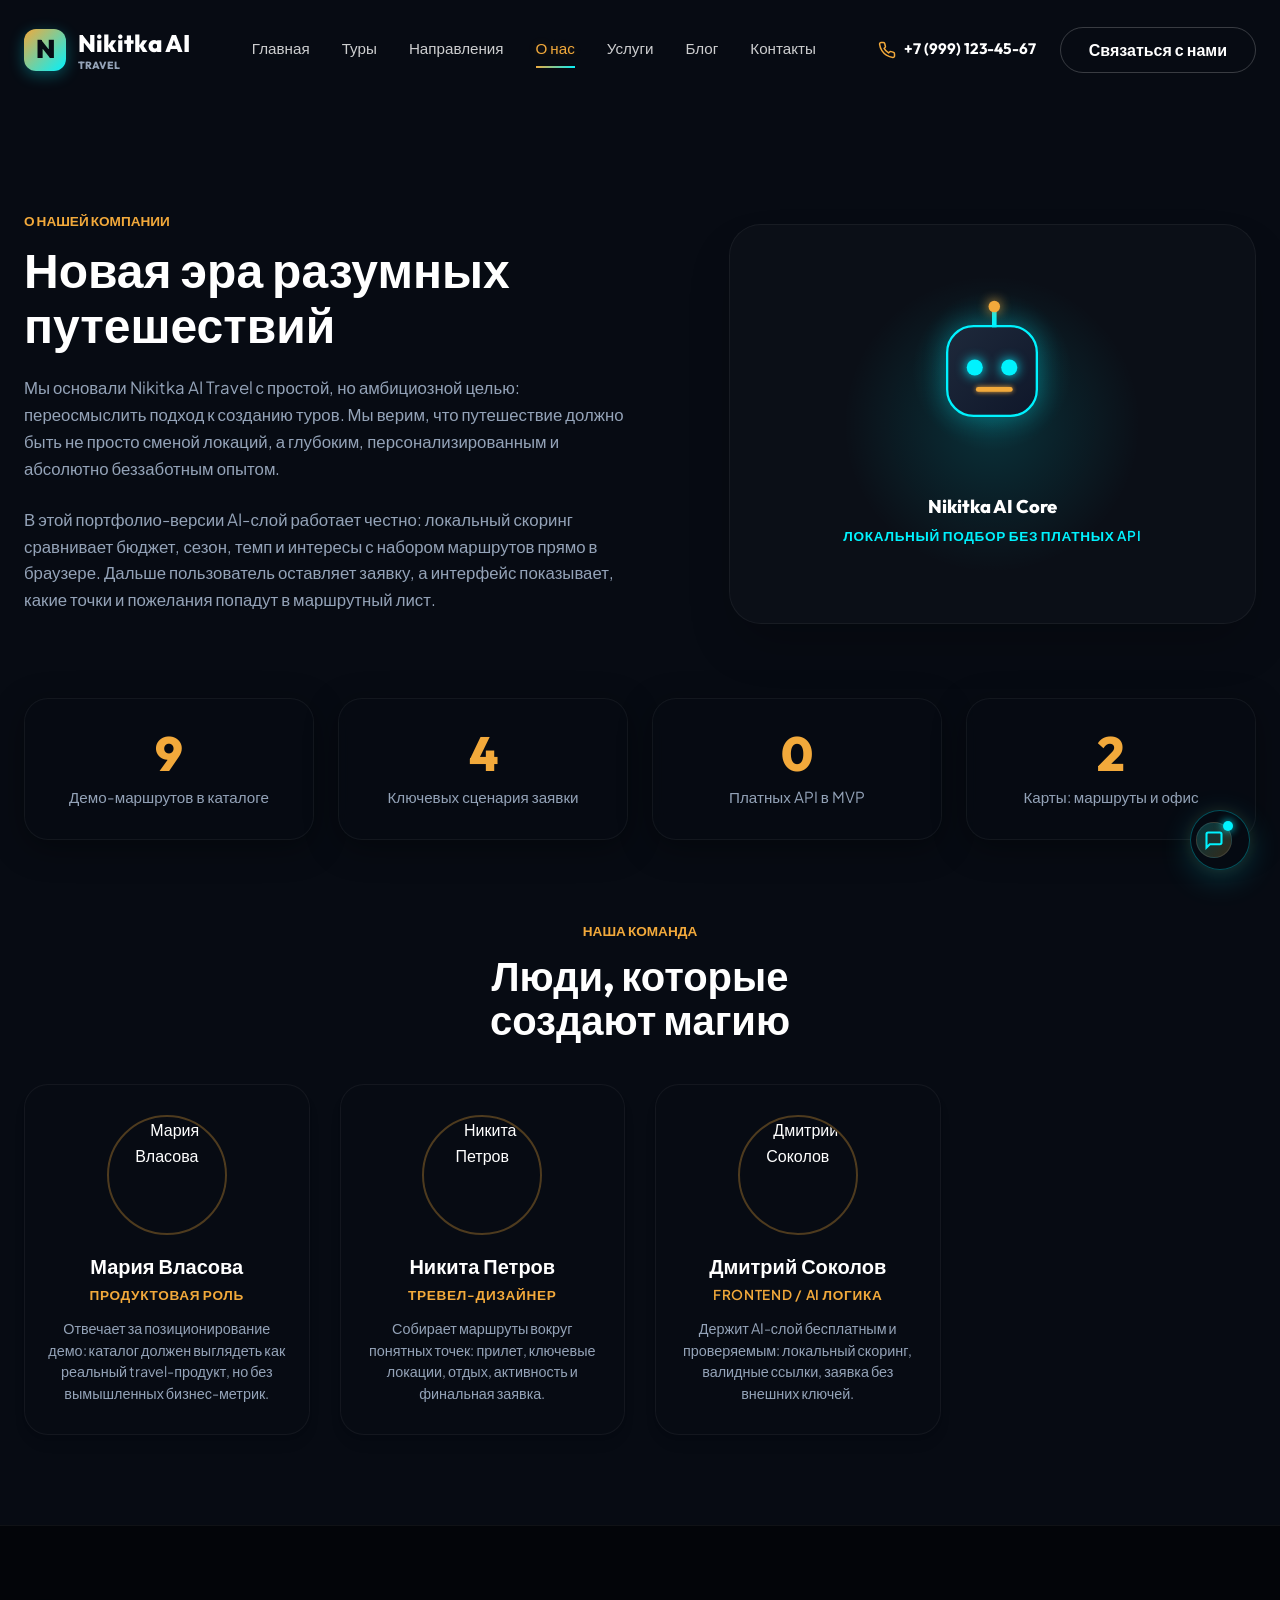
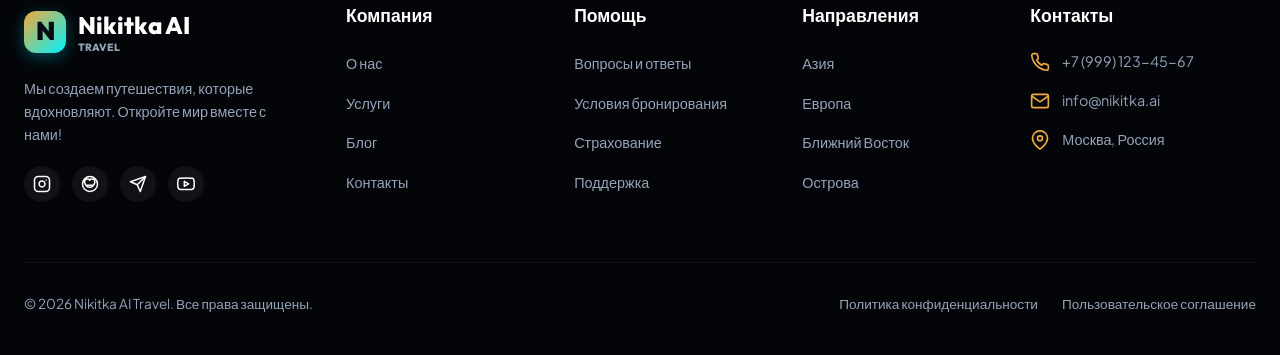
==== about.html @ 90d86d29 "Publish travel agency portfolio site" ====
<!DOCTYPE html>
<html lang="ru">
<head>
    <meta charset="UTF-8">
    <meta name="viewport" content="width=device-width, initial-scale=1.0">
    <title>О нас — Nikitka AI Travel</title>
    <meta name="description" content="Узнайте больше о философии Nikitka AI Travel. Наша миссия — создание идеальных авторских маршрутов с помощью ИИ и опыта лучших гидов.">
    <link rel="stylesheet" href="css/style.css">
    <style>
        .stats-grid {
            display: grid;
            grid-template-columns: repeat(4, 1fr);
            gap: 24px;
            margin: 60px 0;
        }

        @media (max-width: 900px) {
            .stats-grid {
                grid-template-columns: repeat(2, 1fr);
            }
        }

        @media (max-width: 500px) {
            .stats-grid {
                grid-template-columns: 1fr;
            }
        }

        .stat-card {
            padding: 30px;
            text-align: center;
        }

        .stat-number {
            font-size: 3rem;
            font-weight: 800;
            color: var(--color-accent-gold);
            font-family: var(--font-heading);
            line-height: 1;
            margin-bottom: 8px;
        }

        .stat-desc {
            font-size: 0.95rem;
            color: var(--color-text-muted-light);
        }

        .team-grid {
            display: grid;
            grid-template-columns: repeat(auto-fill, minmax(280px, 1fr));
            gap: 30px;
            margin-top: 40px;
        }

        .team-card {
            border-radius: var(--radius-lg);
            overflow: hidden;
            background: var(--color-bg-dark);
            border: 1px solid rgba(255, 255, 255, 0.05);
            box-shadow: var(--shadow-md);
            text-align: center;
            padding: 30px 20px;
            transition: all var(--transition-normal);
        }

        .team-card:hover {
            transform: translateY(-6px);
            border-color: rgba(242, 169, 59, 0.25);
            box-shadow: var(--shadow-premium);
        }

        .team-avatar {
            width: 120px;
            height: 120px;
            border-radius: var(--radius-full);
            overflow: hidden;
            margin: 0 auto 20px;
            border: 2px solid rgba(242, 169, 59, 0.3);
        }

        .team-avatar img {
            width: 100%;
            height: 100%;
            object-fit: cover;
        }

        .team-card h3 {
            font-family: var(--font-heading);
            font-size: 1.25rem;
            font-weight: 700;
            margin-bottom: 6px;
        }

        .team-role {
            font-size: 0.85rem;
            color: var(--color-accent-gold);
            font-weight: 600;
            text-transform: uppercase;
            letter-spacing: 0.05em;
            margin-bottom: 12px;
        }

        .team-bio {
            font-size: 0.9rem;
            color: var(--color-text-muted-light);
            line-height: 1.5;
        }

        .philosophy-row {
            display: grid;
            grid-template-columns: 1.1fr 0.9fr;
            gap: 60px;
            align-items: center;
        }

        @media (max-width: 900px) {
            .philosophy-row {
                grid-template-columns: 1fr;
                gap: 40px;
            }
        }
    </style>
</head>
<body>
    <!-- Global SVG Gradient Definitions -->
    <svg xmlns="http://www.w3.org/2000/svg" style="position: absolute; width: 0; height: 0; overflow: hidden; pointer-events: none;">
        <defs>
            <linearGradient id="gold-teal-grad" x1="0%" y1="0%" x2="100%" y2="100%">
                <stop offset="0%" stop-color="#f2a93b" />
                <stop offset="100%" stop-color="#00f2fe" />
            </linearGradient>
        </defs>
    </svg>

    <!-- Header Navigation -->
    <header class="header sticky" id="mainHeader">
        <div class="container nav-container">
            <a href="index.html" class="logo">
                <div class="logo-icon">N</div>
                <div class="logo-text">
                    Nikitka AI
                    <span>Travel</span>
                </div>
            </a>
            
            <nav class="nav-menu" id="navMenu">
                <a href="index.html" class="nav-link">Главная</a>
                <a href="tours.html" class="nav-link">Туры</a>
                <a href="destinations.html" class="nav-link">Направления</a>
                <a href="about.html" class="nav-link active">О нас</a>
                <a href="services.html" class="nav-link">Услуги</a>
                <a href="blog.html" class="nav-link">Блог</a>
                <a href="contacts.html" class="nav-link">Контакты</a>
            </nav>
            
            <div class="nav-actions">
                <a href="tel:+79991234567" class="nav-phone">
                    <svg xmlns="http://www.w3.org/2000/svg" viewBox="0 0 24 24" width="20" height="20" fill="none" stroke="currentColor" stroke-width="2" stroke-linecap="round" stroke-linejoin="round">
                        <path d="M22 16.92v3a2 2 0 0 1-2.18 2 19.79 19.79 0 0 1-8.63-3.07 19.5 19.5 0 0 1-6-6 19.79 19.79 0 0 1-3.07-8.67A2 2 0 0 1 4.11 2h3a2 2 0 0 1 2 1.72 12.84 12.84 0 0 0 .7 2.81 2 2 0 0 1-.45 2.11L8.09 9.91a16 16 0 0 0 6 6l1.27-1.27a2 2 0 0 1 2.11-.45 12.84 12.84 0 0 0 2.81.7A2 2 0 0 1 22 16.92z"></path>
                    </svg>
                    +7 (999) 123-45-67
                </a>
                <a href="contacts.html" class="btn btn-outline">Связаться с нами</a>
            </div>
            
            <button class="nav-burger" id="navBurger" aria-label="Открыть меню">
                <span></span>
                <span></span>
                <span></span>
            </button>
        </div>
    </header>

    <!-- Page Content -->
    <main style="padding-top: 120px;">
        <section class="section section-dark">
            <div class="container">
                <div class="philosophy-row">
                    <div>
                        <span class="section-subtitle">О нашей компании</span>
                        <h1 class="hero-title" style="font-size: 3rem; margin-bottom: 20px;">Новая эра разумных путешествий</h1>
                        <p class="hero-desc" style="font-size: 1.05rem; margin-bottom: 24px;">
                            Мы основали Nikitka AI Travel с простой, но амбициозной целью: переосмыслить подход к созданию туров. Мы верим, что путешествие должно быть не просто сменой локаций, а глубоким, персонализированным и абсолютно беззаботным опытом.
                        </p>
                        <p class="hero-desc" style="font-size: 1.05rem; margin-bottom: 24px;">
                            В этой портфолио-версии AI-слой работает честно: локальный скоринг сравнивает бюджет, сезон, темп и интересы с набором маршрутов прямо в браузере. Дальше пользователь оставляет заявку, а интерфейс показывает, какие точки и пожелания попадут в маршрутный лист.
                        </p>
                    </div>
                    <div>
                        <div style="display: flex; flex-direction: column; align-items: center; justify-content: center; background: rgba(255,255,255,0.02); border: 1px solid rgba(255,255,255,0.05); padding: 40px; border-radius: var(--radius-xl); box-shadow: var(--shadow-premium); position: relative; overflow: hidden; min-height: 400px;">
                            <!-- Animated background glow -->
                            <div style="position: absolute; width: 300px; height: 300px; background: radial-gradient(circle, rgba(0, 242, 254, 0.15) 0%, transparent 70%); top: 50%; left: 50%; transform: translate(-50%, -50%); pointer-events: none; z-index: 1;"></div>
                            
                            <!-- AI Avatar component -->
                            <div class="ai-interactive-avatar" id="aboutAIAvatar" style="z-index: 2; transform: scale(1.15);">
                                <div class="ai-robot-head">
                                    <div class="ai-robot-antenna"></div>
                                    <div class="ai-robot-eye left"></div>
                                    <div class="ai-robot-eye right"></div>
                                    <div class="ai-robot-mouth"></div>
                                </div>
                            </div>
                            
                            <div style="text-align: center; margin-top: 35px; z-index: 2;">
                                <h4 style="font-family: var(--font-heading); font-size: 1.15rem; color: var(--color-text-light); margin-bottom: 8px;">Nikitka AI Core</h4>
                                <p style="font-size: 0.85rem; color: var(--color-accent-teal); font-weight: 600; letter-spacing: 0.05em; text-transform: uppercase;">Локальный подбор без платных API</p>
                            </div>
                        </div>
                    </div>
                </div>

                <!-- Statistics Section -->
                <div class="stats-grid">
                    <div class="glass-panel-dark stat-card">
                        <div class="stat-number">9</div>
                        <div class="stat-desc">Демо-маршрутов в каталоге</div>
                    </div>
                    <div class="glass-panel-dark stat-card">
                        <div class="stat-number">4</div>
                        <div class="stat-desc">Ключевых сценария заявки</div>
                    </div>
                    <div class="glass-panel-dark stat-card">
                        <div class="stat-number">0</div>
                        <div class="stat-desc">Платных API в MVP</div>
                    </div>
                    <div class="glass-panel-dark stat-card">
                        <div class="stat-number">2</div>
                        <div class="stat-desc">Карты: маршруты и офис</div>
                    </div>
                </div>

                <!-- Team Section -->
                <div style="margin-top: 80px;">
                    <div class="section-title-wrapper" style="text-align: center; margin: 0 auto 40px auto;">
                        <span class="section-subtitle">Наша команда</span>
                        <h2 class="section-title">Люди, которые создают магию</h2>
                    </div>
                    
                    <div class="team-grid">
                        <!-- Member 1 -->
                        <div class="team-card">
                            <div class="team-avatar">
                                <img src="https://images.unsplash.com/photo-1534528741775-53994a69daeb?auto=format&fit=crop&w=200&q=80" alt="Мария Власова">
                            </div>
                            <h3>Мария Власова</h3>
                            <div class="team-role">Продуктовая роль</div>
                            <p class="team-bio">Отвечает за позиционирование демо: каталог должен выглядеть как реальный travel-продукт, но без вымышленных бизнес-метрик.</p>
                        </div>
                        
                        <!-- Member 2 -->
                        <div class="team-card">
                            <div class="team-avatar">
                                <img src="https://images.unsplash.com/photo-1507003211169-0a1dd7228f2d?auto=format&fit=crop&w=200&q=80" alt="Никита Петров">
                            </div>
                            <h3>Никита Петров</h3>
                            <div class="team-role">Тревел-дизайнер</div>
                            <p class="team-bio">Собирает маршруты вокруг понятных точек: прилет, ключевые локации, отдых, активность и финальная заявка.</p>
                        </div>
                        
                        <!-- Member 3 -->
                        <div class="team-card">
                            <div class="team-avatar">
                                <img src="https://images.unsplash.com/photo-1500648767791-00dcc994a43e?auto=format&fit=crop&w=200&q=80" alt="Дмитрий Соколов">
                            </div>
                            <h3>Дмитрий Соколов</h3>
                            <div class="team-role">Frontend / AI логика</div>
                            <p class="team-bio">Держит AI-слой бесплатным и проверяемым: локальный скоринг, валидные ссылки, заявка без внешних ключей.</p>
                        </div>
                    </div>
                </div>

            </div>
        </section>
    </main>

    <!-- Footer Section -->
    <footer class="footer">
        <div class="container">
            <div class="footer-grid">
                <div class="footer-brand">
                    <a href="index.html" class="logo" style="margin-bottom: 20px;">
                        <div class="logo-icon">N</div>
                        <div class="logo-text">
                            Nikitka AI
                            <span>Travel</span>
                        </div>
                    </a>
                    <p>Мы создаем путешествия, которые вдохновляют. Откройте мир вместе с нами!</p>
                    <div class="footer-socials">
                        <a href="https://instagram.com" class="social-icon" target="_blank" aria-label="Instagram">
                            <svg xmlns="http://www.w3.org/2000/svg" viewBox="0 0 24 24" fill="none" stroke="currentColor" stroke-width="2" stroke-linecap="round" stroke-linejoin="round"><rect x="2" y="2" width="20" height="20" rx="5" ry="5"></rect><path d="M16 11.37A4 4 0 1 1 12.63 8 4 4 0 0 1 16 11.37z"></path><line x1="17.5" y1="6.5" x2="17.51" y2="6.5"></line></svg>
                        </a>
                        <a href="https://vk.com" class="social-icon" target="_blank" aria-label="VK">
                            <svg xmlns="http://www.w3.org/2000/svg" viewBox="0 0 24 24" fill="none" stroke="currentColor" stroke-width="2" stroke-linecap="round" stroke-linejoin="round"><path d="M12 2C6.48 2 2 6.48 2 12s4.48 10 10 10 10-4.48 10-10S17.52 2 12 2zm4.46 11.53c-.34.62-.97 1.25-1.89 1.89-.92.64-1.89.96-2.91.96-1.52 0-2.86-.48-4.02-1.44C6.48 13.98 5.67 12.7 5.2 11.1c-.24-.76-.36-1.5-.36-2.22 0-1.12.33-2.01.99-2.67.66-.66 1.55-.99 2.67-.99.72 0 1.36.16 1.92.48.56.32.96.79 1.2 1.41.24-.62.64-1.09 1.2-1.41.56-.32 1.2-.48 1.92-.48 1.12 0 2.01.33 2.67.99.66.66.99 1.55.99 2.67 0 .72-.12 1.46-.36 2.22-.47 1.6-1.28 2.88-2.43 3.84-1.15.96-2.49 1.44-4.01 1.44-1.02 0-1.99-.32-2.91-.96-.92-.64-1.55-1.27-1.89-1.89z"></path></svg>
                        </a>
                        <a href="https://telegram.org" class="social-icon" target="_blank" aria-label="Telegram">
                            <svg xmlns="http://www.w3.org/2000/svg" viewBox="0 0 24 24" fill="none" stroke="currentColor" stroke-width="2" stroke-linecap="round" stroke-linejoin="round"><line x1="22" y1="2" x2="11" y2="13"></line><polygon points="22 2 15 22 11 13 2 9 22 2"></polygon></svg>
                        </a>
                        <a href="https://youtube.com" class="social-icon" target="_blank" aria-label="YouTube">
                            <svg xmlns="http://www.w3.org/2000/svg" viewBox="0 0 24 24" fill="none" stroke="currentColor" stroke-width="2" stroke-linecap="round" stroke-linejoin="round"><path d="M22.54 6.42a2.78 2.78 0 0 0-1.94-2C18.88 4 12 4 12 4s-6.88 0-8.6.46a2.78 2.78 0 0 0-1.94 2A29 29 0 0 0 1 11.75a29 29 0 0 0 .46 5.33A2.78 2.78 0 0 0 3.4 19c1.72.46 8.6.46 8.6.46s6.88 0 8.6-.46a2.78 2.78 0 0 0 1.94-2 29 29 0 0 0 .46-5.25 29 29 0 0 0-.46-5.33z"></path><polygon points="9.75 15.02 15.5 11.75 9.75 8.48 9.75 15.02"></polygon></svg>
                        </a>
                    </div>
                </div>
                
                <div class="footer-col">
                    <h4>Компания</h4>
                    <ul class="footer-links">
                        <li><a href="about.html">О нас</a></li>
                        <li><a href="services.html">Услуги</a></li>
                        <li><a href="blog.html">Блог</a></li>
                        <li><a href="contacts.html">Контакты</a></li>
                    </ul>
                </div>
                
                <div class="footer-col">
                    <h4>Помощь</h4>
                    <ul class="footer-links">
                        <li><a href="contacts.html">Вопросы и ответы</a></li>
                        <li><a href="contacts.html">Условия бронирования</a></li>
                        <li><a href="services.html">Страхование</a></li>
                        <li><a href="contacts.html">Поддержка</a></li>
                    </ul>
                </div>
                
                <div class="footer-col">
                    <h4>Направления</h4>
                    <ul class="footer-links">
                        <li><a href="tours.html?destination=bali">Азия</a></li>
                        <li><a href="tours.html?destination=swiss">Европа</a></li>
                        <li><a href="tours.html?destination=dubai">Ближний Восток</a></li>
                        <li><a href="tours.html?destination=maldives">Острова</a></li>
                    </ul>
                </div>
                
                <div class="footer-col">
                    <h4>Контакты</h4>
                    <div class="footer-contact-info">
                        <div class="footer-contact-item">
                            <svg xmlns="http://www.w3.org/2000/svg" viewBox="0 0 24 24" fill="none" stroke="currentColor" stroke-width="2"><path d="M22 16.92v3a2 2 0 0 1-2.18 2 19.79 19.79 0 0 1-8.63-3.07 19.5 19.5 0 0 1-6-6 19.79 19.79 0 0 1-3.07-8.67A2 2 0 0 1 4.11 2h3a2 2 0 0 1 2 1.72 12.84 12.84 0 0 0 .7 2.81 2 2 0 0 1-.45 2.11L8.09 9.91a16 16 0 0 0 6 6l1.27-1.27a2 2 0 0 1 2.11-.45 12.84 12.84 0 0 0 2.81.7A2 2 0 0 1 22 16.92z"></path></svg>
                            <a href="tel:+79991234567">+7 (999) 123-45-67</a>
                        </div>
                        <div class="footer-contact-item">
                            <svg xmlns="http://www.w3.org/2000/svg" viewBox="0 0 24 24" fill="none" stroke="currentColor" stroke-width="2"><path d="M4 4h16c1.1 0 2 .9 2 2v12c0 1.1-.9 2-2 2H4c-1.1 0-2-.9-2-2V6c0-1.1.9-2 2-2z"></path><polyline points="22,6 12,13 2,6"></polyline></svg>
                            <a href="mailto:info@nikitka.ai">info@nikitka.ai</a>
                        </div>
                        <div class="footer-contact-item">
                            <svg xmlns="http://www.w3.org/2000/svg" viewBox="0 0 24 24" fill="none" stroke="currentColor" stroke-width="2"><path d="M21 10c0 7-9 13-9 13s-9-6-9-13a9 9 0 0 1 18 0z"></path><circle cx="12" cy="10" r="3"></circle></svg>
                            <span>Москва, Россия</span>
                        </div>
                    </div>
                </div>
            </div>
            
            <div class="footer-bottom">
                <p>&copy; 2026 Nikitka AI Travel. Все права защищены.</p>
                <div class="footer-bottom-links">
                    <a href="contacts.html">Политика конфиденциальности</a>
                    <a href="contacts.html">Пользовательское соглашение</a>
                </div>
            </div>
        </div>
    </footer>

    <!-- Core Scripts -->
    <script src="js/main.js"></script>
</body>
</html>
---- css/style.css ----
/* Global Layout Stylesheet for Nikitka AI Travel */

@import url('variables.css');
@import url('components.css');

/* ==========================================================================
   1. RESET & SYSTEM DEFAULTS
   ========================================================================== */
*, *::before, *::after {
    box-sizing: border-box;
    margin: 0;
    padding: 0;
}

html {
    scroll-behavior: smooth;
    font-size: 16px;
    height: 100%;
    overflow-x: hidden;
}

body {
    font-family: var(--font-body);
    background-color: var(--color-bg-dark);
    color: var(--color-text-light);
    line-height: 1.6;
    overflow-x: hidden;
    min-height: 100%;
    display: flex;
    flex-direction: column;
    max-width: 100%;
}

img, svg {
    display: block;
    max-width: 100%;
    height: auto;
}

a {
    color: inherit;
    text-decoration: none;
    transition: color var(--transition-fast);
}

ul {
    list-style: none;
}

input, select, textarea, button {
    font: inherit;
}

/* Scrollbar Styling */
::-webkit-scrollbar {
    width: 10px;
}

::-webkit-scrollbar-track {
    background: var(--color-bg-dark);
}

::-webkit-scrollbar-thumb {
    background: rgba(255, 255, 255, 0.1);
    border-radius: var(--radius-full);
    border: 2px solid var(--color-bg-dark);
}

::-webkit-scrollbar-thumb:hover {
    background: var(--color-accent-gold);
}

/* ==========================================================================
   2. TYPOGRAPHY & LAYOUTS
   ========================================================================== */
h1, h2, h3, h4, h5, h6 {
    font-family: var(--font-heading);
    font-weight: 800;
    line-height: 1.15;
    letter-spacing: 0;
}

.container {
    max-width: 1320px;
    margin: 0 auto;
    padding: 0 24px;
    width: 100%;
}

.section {
    padding: clamp(72px, 7vw, 100px) 0;
    position: relative;
}

.section-dark {
    background-color: var(--color-bg-dark);
}

.section-light {
    background-color: #f8fafc;
    color: var(--color-text-dark);
}

.section-header {
    display: flex;
    justify-content: space-between;
    align-items: flex-end;
    margin-bottom: 48px;
}

.section-title-wrapper {
    max-width: 600px;
}

.section-subtitle {
    font-size: 0.85rem;
    text-transform: uppercase;
    letter-spacing: 0;
    color: var(--color-accent-gold);
    font-weight: 700;
    margin-bottom: 12px;
    display: block;
}

.section-title {
    font-size: 2.5rem;
    font-weight: 800;
    line-height: 1.1;
    color: inherit;
    text-wrap: balance;
    padding-bottom: 0.05em;
}

.section-link {
    display: inline-flex;
    align-items: center;
    gap: 8px;
    font-family: var(--font-heading);
    font-weight: 600;
    font-size: 0.95rem;
    color: var(--color-text-muted-light);
    border-bottom: 1px dashed rgba(255, 255, 255, 0.2);
    padding-bottom: 4px;
    transition: all var(--transition-fast);
}

.section-light .section-link {
    color: var(--color-text-muted-dark);
    border-color: rgba(0, 0, 0, 0.15);
}

.section-link:hover {
    color: var(--color-accent-gold);
    border-color: var(--color-accent-gold);
}

.section-link svg {
    width: 16px;
    height: 16px;
    transition: transform var(--transition-fast);
}

.section-link:hover svg {
    transform: translateX(4px);
}

/* ==========================================================================
   3. HEADER / NAVIGATION BAR
   ========================================================================== */
.header {
    position: absolute;
    top: 0;
    left: 0;
    right: 0;
    z-index: 100;
    padding: 24px 0;
    transition: all var(--transition-normal);
}

.header.sticky {
    position: fixed;
    background: rgba(7, 11, 19, 0.85);
    backdrop-filter: blur(12px);
    -webkit-backdrop-filter: blur(12px);
    box-shadow: 0 4px 30px rgba(0, 0, 0, 0.2);
    border-bottom: 1px solid rgba(255, 255, 255, 0.05);
    padding: 16px 0;
}

.nav-container {
    display: flex;
    align-items: center;
    justify-content: space-between;
}

/* Logo */
.logo {
    display: flex;
    align-items: center;
    gap: 12px;
    font-family: var(--font-heading);
    font-weight: 800;
    font-size: 1.5rem;
    color: var(--color-text-light);
}

.logo-icon {
    width: 42px;
    height: 42px;
    border-radius: 12px;
    background: var(--gradient-primary);
    color: #070b13;
    display: flex;
    align-items: center;
    justify-content: center;
    font-weight: 900;
    font-size: 1.6rem;
    box-shadow: 0 4px 15px rgba(0, 242, 254, 0.3);
    transition: transform var(--transition-slow), box-shadow var(--transition-normal);
}

.logo:hover .logo-icon {
    transform: rotate(360deg);
    box-shadow: 0 4px 20px rgba(242, 169, 59, 0.5);
}

.logo-text span {
    display: block;
    font-size: 0.65rem;
    text-transform: uppercase;
    letter-spacing: 0;
    color: var(--color-text-muted-light);
    margin-top: -4px;
}

/* Nav links */
.nav-menu {
    display: flex;
    align-items: center;
    gap: 32px;
}

.nav-link {
    font-family: var(--font-heading);
    font-weight: 500;
    font-size: 0.95rem;
    color: rgba(255, 255, 255, 0.8);
    position: relative;
    padding: 6px 0;
    transition: color var(--transition-fast);
}

.nav-link::after {
    content: '';
    position: absolute;
    bottom: 0;
    left: 0;
    width: 0;
    height: 2px;
    background: var(--gradient-primary);
    transition: width var(--transition-fast);
}

.nav-link:hover {
    color: var(--color-accent-teal);
}

.nav-link.active {
    color: var(--color-accent-gold);
    text-shadow: 0 0 10px rgba(242, 169, 59, 0.2);
}

.nav-link.active::after,
.nav-link:hover::after {
    width: 100%;
}

/* Header contacts */
.nav-actions {
    display: flex;
    align-items: center;
    gap: 24px;
}

.nav-phone {
    font-family: var(--font-heading);
    font-weight: 700;
    color: var(--color-text-light);
    font-size: 0.95rem;
    display: flex;
    align-items: center;
    gap: 8px;
}

.nav-phone svg {
    width: 18px;
    height: 18px;
    color: var(--color-accent-gold);
}

.nav-phone:hover {
    color: var(--color-accent-gold);
}

/* Hamburger mobile menu button */
.nav-burger {
    display: none;
    flex-direction: column;
    gap: 6px;
    border: none;
    background: none;
    cursor: pointer;
    z-index: 110;
}

.nav-burger span {
    display: block;
    width: 28px;
    height: 2px;
    background: var(--color-text-light);
    transition: all var(--transition-fast);
}

body.nav-open,
body.modal-open {
    overflow: hidden;
}

@media (max-width: 1024px) {
    .nav-menu {
        position: fixed;
        top: 0;
        right: 0;
        width: min(360px, 100vw);
        height: 100svh;
        background: #070b13;
        display: flex;
        flex-direction: column;
        justify-content: center;
        gap: 40px;
        padding: 50px;
        box-shadow: -10px 0 30px rgba(0,0,0,0.5);
        transform: translateX(100%);
        opacity: 0;
        pointer-events: none;
        transition: transform var(--transition-normal);
        z-index: 105;
    }
    
    .nav-menu.active {
        transform: translateX(0);
        opacity: 1;
        pointer-events: auto;
    }
    
    .nav-actions {
        display: none;
    }
    
    .nav-burger {
        display: flex;
    }
    
    .nav-burger.active span:nth-child(1) {
        transform: translateY(8px) rotate(45deg);
        background: var(--color-accent-gold);
    }
    .nav-burger.active span:nth-child(2) {
        opacity: 0;
    }
    .nav-burger.active span:nth-child(3) {
        transform: translateY(-8px) rotate(-45deg);
        background: var(--color-accent-gold);
    }
}

@media (max-width: 480px) {
    .nav-menu {
        width: 100vw;
        padding: 68px 28px 48px;
    }
}

/* ==========================================================================
   4. HERO / BANNER SECTION
   ========================================================================== */
.hero {
    position: relative;
    min-height: 100svh;
    display: flex;
    align-items: center;
    padding-top: 140px;
    padding-bottom: 120px;
    background-image: linear-gradient(rgba(7, 11, 19, 0.4) 0%, rgba(7, 11, 19, 0.8) 100%), 
                      url('https://images.unsplash.com/photo-1476514525535-07fb3b4ae5f1?auto=format&fit=crop&w=1920&q=80');
    background-size: cover;
    background-position: center;
    background-attachment: fixed;
}

.hero-grid {
    display: grid;
    grid-template-columns: 1.2fr 0.8fr;
    gap: 60px;
    align-items: center;
}

@media (max-width: 1024px) {
    .hero-grid {
        grid-template-columns: 1fr;
        gap: 48px;
    }
    .hero {
        min-height: auto;
        padding-bottom: 100px;
    }
}

@media (max-width: 480px) {
    .hero {
        padding-top: 102px;
        padding-bottom: 72px;
    }

    .hero-grid {
        gap: 34px;
    }
}

.hero-content {
    color: var(--color-text-light);
}

.hero-badge {
    display: inline-block;
    padding: 8px 18px;
    border-radius: var(--radius-full);
    background: rgba(255, 255, 255, 0.08);
    border: 1px solid rgba(255, 255, 255, 0.15);
    font-family: var(--font-heading);
    font-weight: 700;
    font-size: 0.8rem;
    letter-spacing: 0;
    text-transform: uppercase;
    margin-bottom: 24px;
    backdrop-filter: blur(8px);
}

.hero-title {
    max-width: 780px;
    font-size: clamp(3rem, 5.4vw, 4.25rem);
    font-weight: 800;
    line-height: 1.14;
    margin-bottom: 24px;
    text-wrap: balance;
    padding-bottom: 0.05em;
}

@media (max-width: 768px) {
    .section-header {
        flex-direction: column;
        align-items: flex-start;
        gap: 18px;
    }

    .section-header > div:last-child {
        width: 100%;
        flex-wrap: wrap;
        justify-content: flex-start;
    }

    .section-link {
        white-space: normal;
        max-width: 100%;
    }

    .hero-title {
        font-size: clamp(2.35rem, 10.5vw, 2.8rem);
        line-height: 1.12;
    }
}

.hero-desc {
    font-size: 1.15rem;
    color: var(--color-text-muted-light);
    margin-bottom: 40px;
    max-width: 600px;
    line-height: 1.6;
}

.hero-ctas {
    display: flex;
    align-items: center;
    gap: 30px;
    flex-wrap: wrap;
}

/* ==========================================================================
   5. NEWSLETTER BANNER
   ========================================================================== */
.newsletter-banner {
    position: relative;
    border-radius: var(--radius-xl);
    overflow: hidden;
    padding: 60px 80px;
    background-image: linear-gradient(135deg, rgba(7, 11, 19, 0.94) 0%, rgba(7, 11, 19, 0.62) 54%, rgba(242, 169, 59, 0.18) 100%),
                      url('https://images.unsplash.com/photo-1512453979798-5ea266f8880c?auto=format&fit=crop&w=1200&q=80');
    background-size: cover;
    background-position: center;
    display: flex;
    align-items: center;
    justify-content: space-between;
    gap: 40px;
    box-shadow: var(--shadow-lg);
    border: 1px solid rgba(255, 255, 255, 0.05);
}

@media (max-width: 1024px) {
    .newsletter-banner {
        flex-direction: column;
        padding: 48px;
        text-align: center;
    }
}

.newsletter-content {
    max-width: 500px;
}

.newsletter-content h2 {
    font-size: 2rem;
    font-weight: 800;
    line-height: 1.2;
    margin-bottom: 12px;
}

.newsletter-content p {
    color: var(--color-text-muted-light);
    font-size: 0.95rem;
}

.newsletter-form {
    display: flex;
    width: 100%;
    max-width: 480px;
    background: rgba(255, 255, 255, 0.06);
    border: 1px solid rgba(255, 255, 255, 0.1);
    backdrop-filter: blur(12px);
    border-radius: var(--radius-full);
    padding: 6px;
    transition: all var(--transition-fast);
}

.newsletter-form:focus-within {
    border-color: var(--color-accent-gold);
    box-shadow: 0 0 0 3px rgba(242, 169, 59, 0.2);
}

.newsletter-form input {
    flex: 1;
    background: none;
    border: none;
    outline: none;
    padding: 12px 24px;
    color: var(--color-text-light);
    font-size: 0.95rem;
}

.newsletter-form input::placeholder {
    color: rgba(255, 255, 255, 0.4);
}

.newsletter-form button {
    padding: 12px 28px;
}

@media (max-width: 600px) {
    .newsletter-banner {
        padding: 34px 22px;
        border-radius: var(--radius-lg);
        gap: 24px;
        text-align: center;
        background-position: center;
    }

    .newsletter-content h2 {
        font-size: 1.75rem;
        line-height: 1.14;
    }

    .newsletter-content p {
        font-size: 0.88rem;
        line-height: 1.6;
    }

    .newsletter-form {
        flex-direction: column;
        border-radius: var(--radius-lg);
        padding: 10px;
        gap: 10px;
        max-width: 100%;
    }

    .newsletter-form input {
        width: 100%;
        padding: 12px 14px;
        text-align: center;
    }

    .newsletter-form button {
        width: 100%;
        min-height: 48px;
    }
}

/* ==========================================================================
   6. FOOTER
   ========================================================================== */
.footer {
    background-color: #030509;
    border-top: 1px solid rgba(255, 255, 255, 0.05);
    padding: 80px 0 40px 0;
    margin-top: auto;
}

.footer-grid {
    display: grid;
    grid-template-columns: 1.5fr 1fr 1fr 1fr 1.2fr;
    gap: 40px;
    margin-bottom: 60px;
}

@media (max-width: 1024px) {
    .footer-grid {
        grid-template-columns: 1fr 1fr;
    }
}
@media (max-width: 600px) {
    .footer {
        padding: 56px 0 30px 0;
    }

    .footer-grid {
        grid-template-columns: 1fr;
        gap: 32px;
    }

    .footer-brand p {
        max-width: 100%;
    }
}

.footer-brand p {
    color: var(--color-text-muted-light);
    font-size: 0.9rem;
    margin: 20px 0;
    line-height: 1.6;
    max-width: 260px;
}

.footer-socials {
    display: flex;
    gap: 12px;
}

.social-icon {
    width: 36px;
    height: 36px;
    border-radius: var(--radius-full);
    background: rgba(255, 255, 255, 0.05);
    color: var(--color-text-light);
    display: flex;
    align-items: center;
    justify-content: center;
    transition: all var(--transition-fast);
}

.social-icon svg {
    width: 18px;
    height: 18px;
}

.social-icon:hover {
    background: var(--color-accent-gold);
    color: #030509;
    transform: translateY(-3px);
}

.dest-card:focus-visible,
.offer-card:focus-visible,
.offer-horizontal-card:focus-visible,
.social-icon:focus-visible,
.nav-burger:focus-visible {
    outline: 2px solid var(--color-accent-gold);
    outline-offset: 4px;
}

.footer-col h4 {
    font-family: var(--font-heading);
    font-size: 1.1rem;
    font-weight: 700;
    color: var(--color-text-light);
    margin-bottom: 24px;
}

.footer-links {
    display: flex;
    flex-direction: column;
    gap: 14px;
}

.footer-links a {
    color: var(--color-text-muted-light);
    font-size: 0.9rem;
}

.footer-links a:hover {
    color: var(--color-accent-gold);
}

.footer-contact-info {
    display: flex;
    flex-direction: column;
    gap: 16px;
}

.footer-contact-item {
    display: flex;
    align-items: center;
    gap: 12px;
    color: var(--color-text-muted-light);
    font-size: 0.9rem;
}

.footer-contact-item svg {
    width: 20px;
    height: 20px;
    color: var(--color-accent-gold);
}

.footer-contact-item a:hover {
    color: var(--color-accent-gold);
}

.footer-bottom {
    border-top: 1px solid rgba(255, 255, 255, 0.05);
    padding-top: 30px;
    display: flex;
    justify-content: space-between;
    align-items: center;
    color: var(--color-text-muted-light);
    font-size: 0.85rem;
}

@media (max-width: 768px) {
    .footer-bottom {
        flex-direction: column;
        gap: 16px;
        text-align: center;
    }
}

.footer-bottom-links {
    display: flex;
    gap: 24px;
}

.footer-bottom-links a:hover {
    color: var(--color-accent-gold);
}

.btn-icon[hidden] {
    display: none !important;
}

@media (prefers-reduced-motion: reduce) {
    html {
        scroll-behavior: auto;
    }

    *,
    *::before,
    *::after {
        animation-duration: 0.01ms !important;
        animation-iteration-count: 1 !important;
        transition-duration: 0.01ms !important;
        scroll-behavior: auto !important;
    }

    .hero {
        background-attachment: scroll;
    }
}
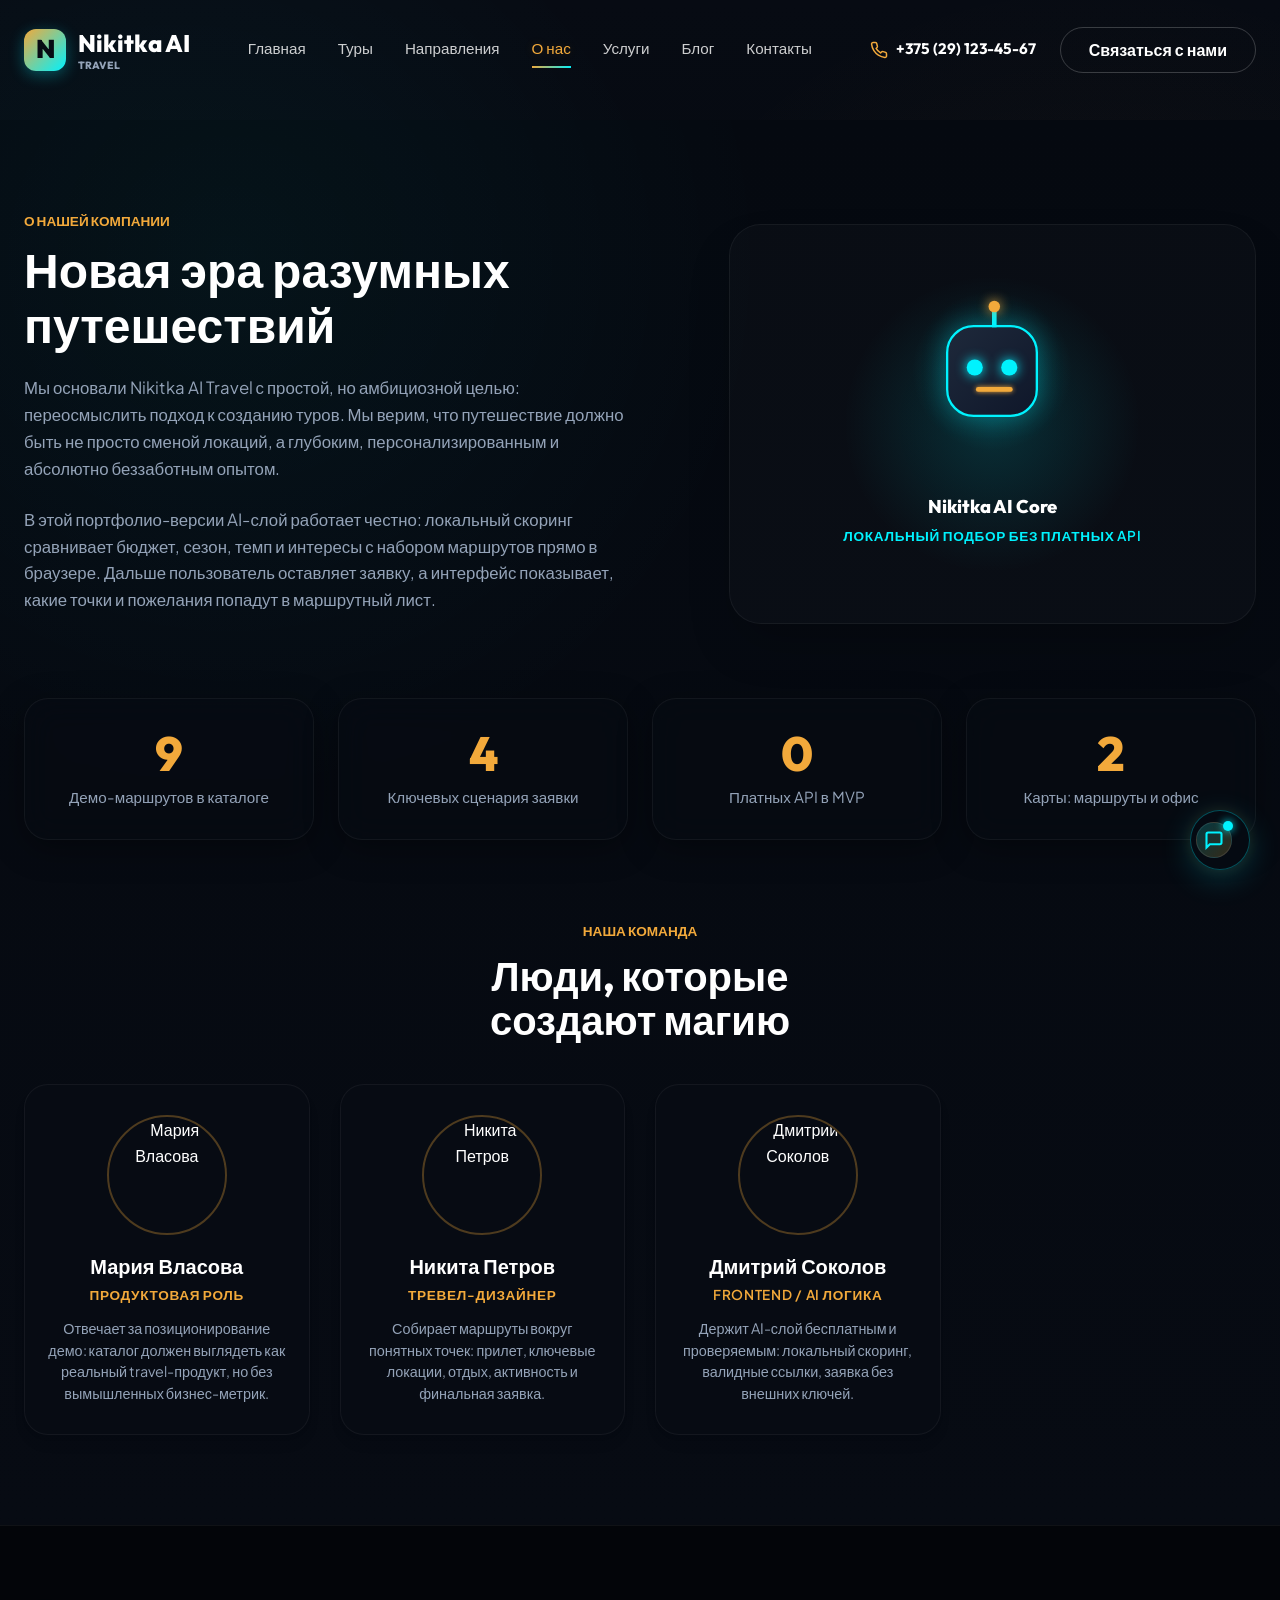
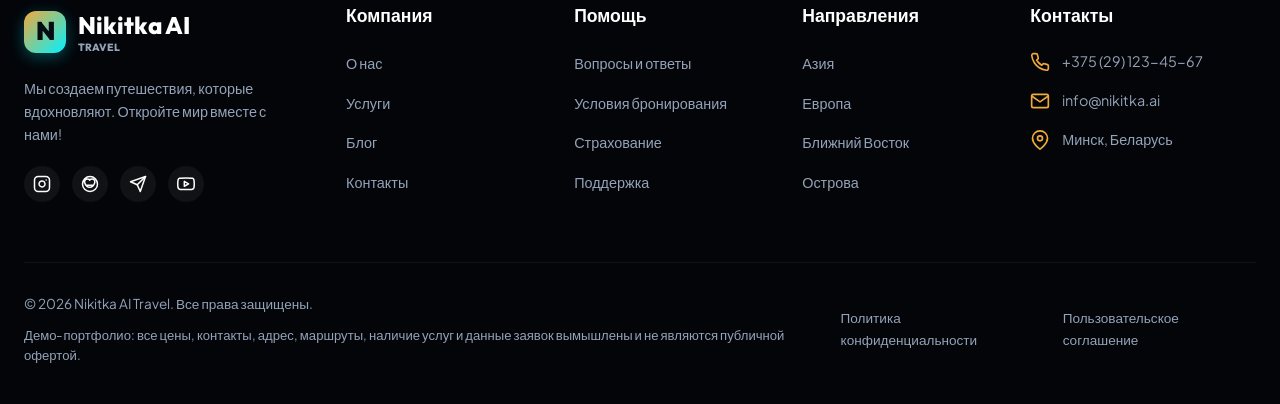
==== commit 5a54130a: "Localize demo travel data for Belarus" ====
--- a/about.html
+++ b/about.html
@@ -154,11 +154,11 @@
             </nav>
             
             <div class="nav-actions">
-                <a href="tel:+79991234567" class="nav-phone">
+                <a href="tel:+375291234567" class="nav-phone">
                     <svg xmlns="http://www.w3.org/2000/svg" viewBox="0 0 24 24" width="20" height="20" fill="none" stroke="currentColor" stroke-width="2" stroke-linecap="round" stroke-linejoin="round">
                         <path d="M22 16.92v3a2 2 0 0 1-2.18 2 19.79 19.79 0 0 1-8.63-3.07 19.5 19.5 0 0 1-6-6 19.79 19.79 0 0 1-3.07-8.67A2 2 0 0 1 4.11 2h3a2 2 0 0 1 2 1.72 12.84 12.84 0 0 0 .7 2.81 2 2 0 0 1-.45 2.11L8.09 9.91a16 16 0 0 0 6 6l1.27-1.27a2 2 0 0 1 2.11-.45 12.84 12.84 0 0 0 2.81.7A2 2 0 0 1 22 16.92z"></path>
                     </svg>
-                    +7 (999) 123-45-67
+                    +375 (29) 123-45-67
                 </a>
                 <a href="contacts.html" class="btn btn-outline">Связаться с нами</a>
             </div>
@@ -337,7 +337,7 @@
                     <div class="footer-contact-info">
                         <div class="footer-contact-item">
                             <svg xmlns="http://www.w3.org/2000/svg" viewBox="0 0 24 24" fill="none" stroke="currentColor" stroke-width="2"><path d="M22 16.92v3a2 2 0 0 1-2.18 2 19.79 19.79 0 0 1-8.63-3.07 19.5 19.5 0 0 1-6-6 19.79 19.79 0 0 1-3.07-8.67A2 2 0 0 1 4.11 2h3a2 2 0 0 1 2 1.72 12.84 12.84 0 0 0 .7 2.81 2 2 0 0 1-.45 2.11L8.09 9.91a16 16 0 0 0 6 6l1.27-1.27a2 2 0 0 1 2.11-.45 12.84 12.84 0 0 0 2.81.7A2 2 0 0 1 22 16.92z"></path></svg>
-                            <a href="tel:+79991234567">+7 (999) 123-45-67</a>
+                            <a href="tel:+375291234567">+375 (29) 123-45-67</a>
                         </div>
                         <div class="footer-contact-item">
                             <svg xmlns="http://www.w3.org/2000/svg" viewBox="0 0 24 24" fill="none" stroke="currentColor" stroke-width="2"><path d="M4 4h16c1.1 0 2 .9 2 2v12c0 1.1-.9 2-2 2H4c-1.1 0-2-.9-2-2V6c0-1.1.9-2 2-2z"></path><polyline points="22,6 12,13 2,6"></polyline></svg>
@@ -345,14 +345,17 @@
                         </div>
                         <div class="footer-contact-item">
                             <svg xmlns="http://www.w3.org/2000/svg" viewBox="0 0 24 24" fill="none" stroke="currentColor" stroke-width="2"><path d="M21 10c0 7-9 13-9 13s-9-6-9-13a9 9 0 0 1 18 0z"></path><circle cx="12" cy="10" r="3"></circle></svg>
-                            <span>Москва, Россия</span>
+                            <span>Минск, Беларусь</span>
                         </div>
                     </div>
                 </div>
             </div>
             
             <div class="footer-bottom">
-                <p>&copy; 2026 Nikitka AI Travel. Все права защищены.</p>
+                <div class="footer-legal-copy">
+                    <p>&copy; 2026 Nikitka AI Travel. Все права защищены.</p>
+                    <p class="site-disclaimer">Демо-портфолио: все цены, контакты, адрес, маршруты, наличие услуг и данные заявок вымышлены и не являются публичной офертой.</p>
+                </div>
                 <div class="footer-bottom-links">
                     <a href="contacts.html">Политика конфиденциальности</a>
                     <a href="contacts.html">Пользовательское соглашение</a>
@@ -365,3 +368,5 @@
     <script src="js/main.js"></script>
 </body>
 </html>
+
+
--- a/css/style.css
+++ b/css/style.css
@@ -21,7 +21,9 @@
 
 body {
     font-family: var(--font-body);
-    background-color: var(--color-bg-dark);
+    background:
+        radial-gradient(circle at 18% 12%, rgba(0, 242, 254, 0.055), transparent 34rem),
+        linear-gradient(180deg, #070b13 0%, #050910 42%, #070b13 100%);
     color: var(--color-text-light);
     line-height: 1.6;
     overflow-x: hidden;
@@ -29,6 +31,13 @@
     display: flex;
     flex-direction: column;
     max-width: 100%;
+}
+
+main {
+    background:
+        radial-gradient(circle at 14% 22%, rgba(0, 242, 254, 0.055), transparent 32rem),
+        radial-gradient(circle at 86% 34%, rgba(242, 169, 59, 0.06), transparent 34rem),
+        linear-gradient(180deg, #070b13 0%, #050910 34%, #070b13 100%);
 }
 
 img, svg {
@@ -93,12 +102,17 @@
 }
 
 .section-dark {
-    background-color: var(--color-bg-dark);
+    background:
+        radial-gradient(circle at 18% 10%, rgba(0, 242, 254, 0.045), transparent 34rem),
+        linear-gradient(180deg, #050910 0%, #070b13 100%);
 }
 
 .section-light {
-    background-color: #f8fafc;
-    color: var(--color-text-dark);
+    background:
+        radial-gradient(circle at 18% 12%, rgba(242, 169, 59, 0.08), transparent 34rem),
+        radial-gradient(circle at 82% 18%, rgba(0, 242, 254, 0.045), transparent 32rem),
+        linear-gradient(180deg, #07101b 0%, #050910 100%);
+    color: var(--color-text-light);
 }
 
 .section-header {
@@ -145,8 +159,8 @@
 }
 
 .section-light .section-link {
-    color: var(--color-text-muted-dark);
-    border-color: rgba(0, 0, 0, 0.15);
+    color: var(--color-text-muted-light);
+    border-color: rgba(255, 255, 255, 0.18);
 }
 
 .section-link:hover {
@@ -386,19 +400,37 @@
    ========================================================================== */
 .hero {
     position: relative;
-    min-height: 100svh;
+    isolation: isolate;
+    overflow: hidden;
+    min-height: min(100svh, 940px);
     display: flex;
     align-items: center;
     padding-top: 140px;
     padding-bottom: 120px;
-    background-image: linear-gradient(rgba(7, 11, 19, 0.4) 0%, rgba(7, 11, 19, 0.8) 100%), 
+    background-image:
+                      linear-gradient(180deg, rgba(7, 11, 19, 0.22) 0%, rgba(7, 11, 19, 0.62) 58%, #050910 100%),
                       url('https://images.unsplash.com/photo-1476514525535-07fb3b4ae5f1?auto=format&fit=crop&w=1920&q=80');
     background-size: cover;
     background-position: center;
-    background-attachment: fixed;
+    background-attachment: scroll;
+}
+
+.hero::after {
+    content: '';
+    position: absolute;
+    left: 0;
+    right: 0;
+    bottom: -1px;
+    z-index: 0;
+    height: 280px;
+    background:
+        linear-gradient(180deg, rgba(5, 9, 16, 0) 0%, rgba(5, 9, 16, 0.74) 48%, #050910 100%);
+    pointer-events: none;
 }
 
 .hero-grid {
+    position: relative;
+    z-index: 1;
     display: grid;
     grid-template-columns: 1.2fr 0.8fr;
     gap: 60px;
@@ -752,6 +784,17 @@
     font-size: 0.85rem;
 }
 
+.footer-legal-copy {
+    max-width: 860px;
+}
+
+.site-disclaimer {
+    margin-top: 10px;
+    color: var(--color-text-muted-light);
+    font-size: 0.82rem;
+    line-height: 1.5;
+}
+
 @media (max-width: 768px) {
     .footer-bottom {
         flex-direction: column;
